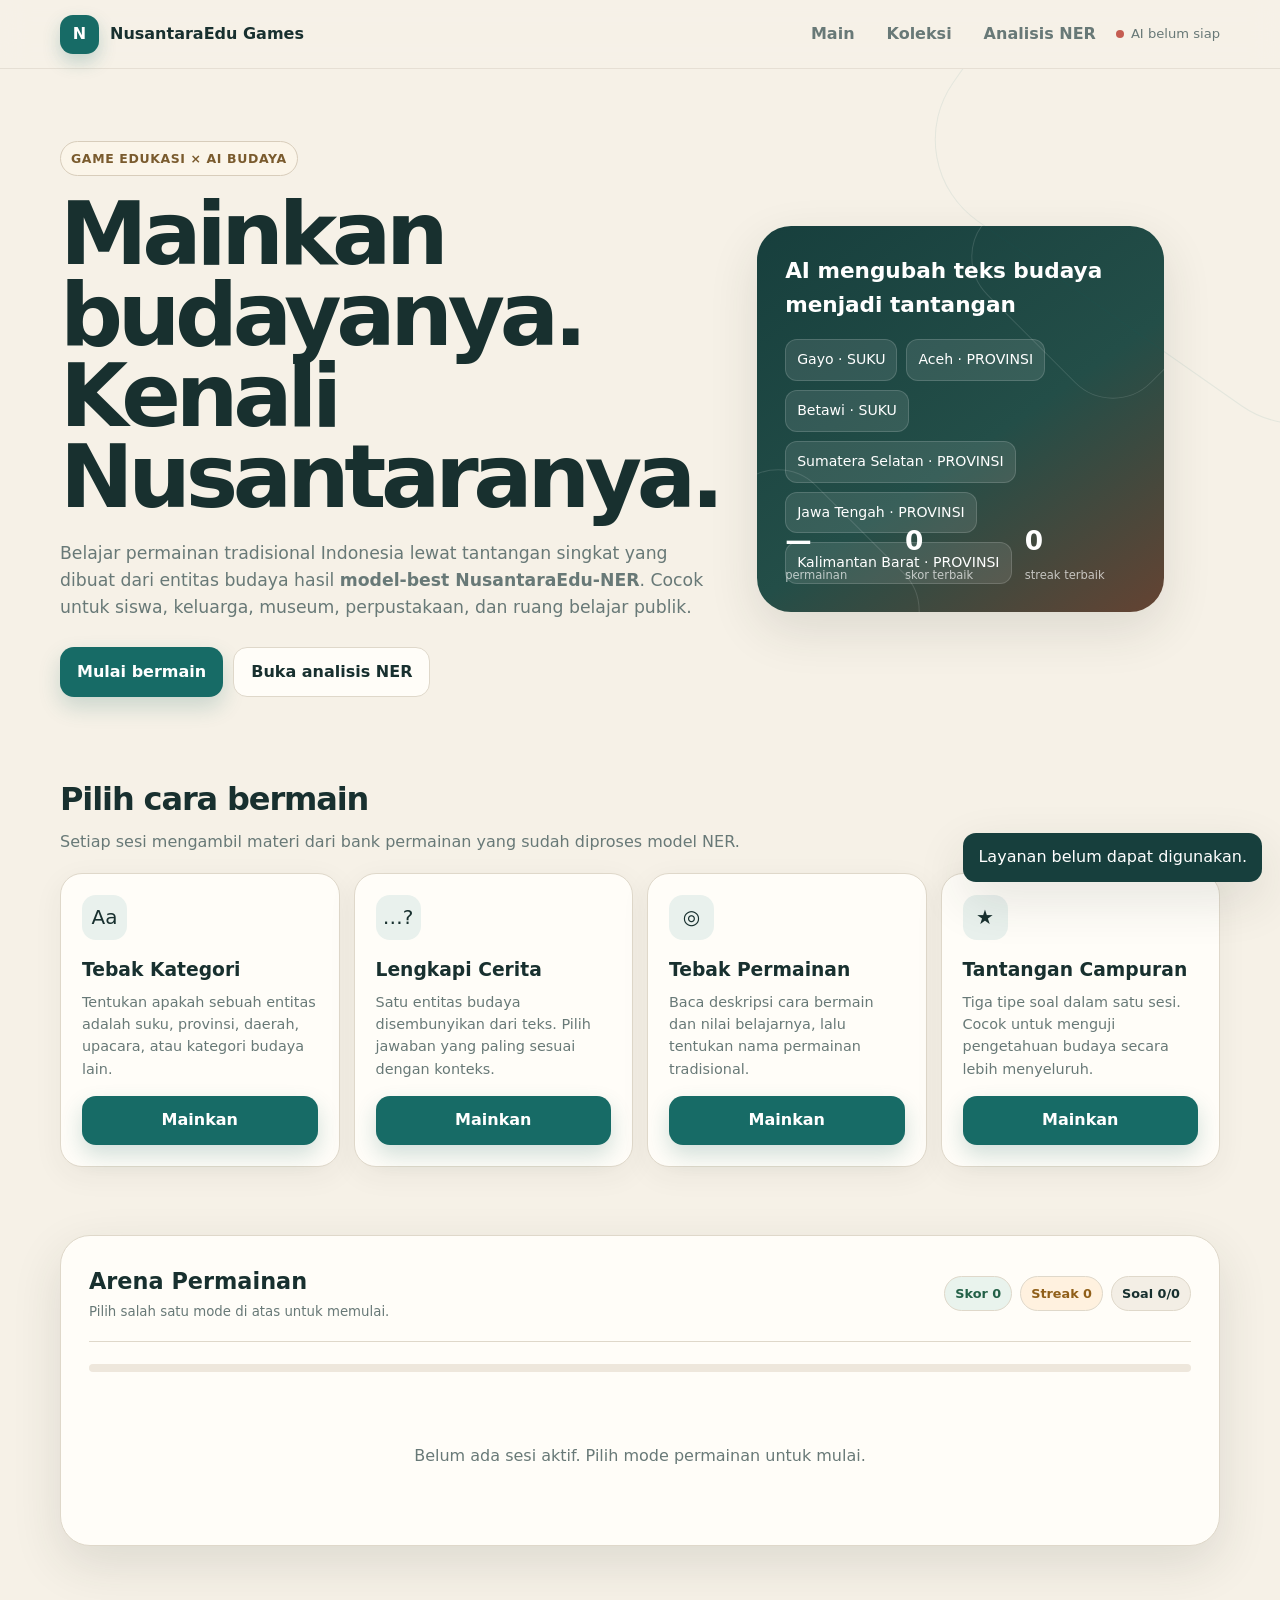
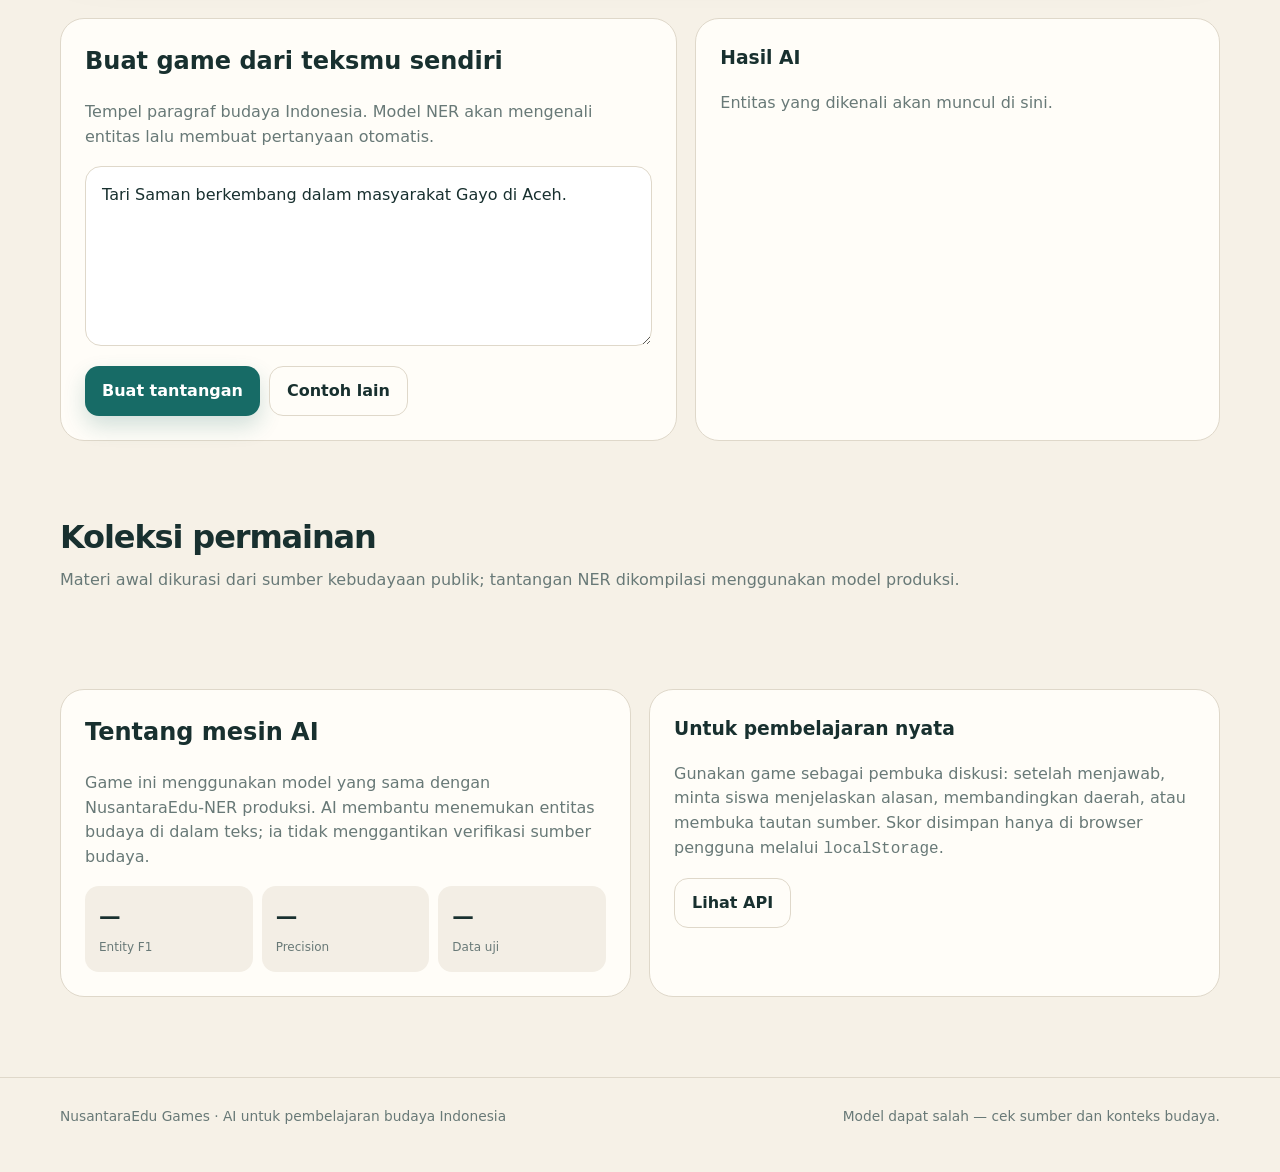
==== web/index.html @ 2e0843a3 "Add files via upload" ====
<!doctype html>
<html lang="id">
<head>
  <meta charset="utf-8" />
  <meta name="viewport" content="width=device-width,initial-scale=1" />
  <meta name="theme-color" content="#163f3d" />
  <title>NusantaraEdu Games — Main, Kenal, Lestarikan</title>
  <style>
    :root{
      --bg:#f6f1e7;--paper:#fffdf8;--ink:#18302f;--muted:#687977;--brand:#176b66;--brand2:#0f4a47;
      --gold:#d79b43;--red:#b55445;--line:#dfd8ca;--soft:#e9f1ed;--shadow:0 18px 50px rgba(39,48,44,.12);
      --radius:24px
    }
    *{box-sizing:border-box} html{scroll-behavior:smooth} body{margin:0;background:var(--bg);color:var(--ink);font:16px/1.55 Inter,ui-sans-serif,system-ui,-apple-system,"Segoe UI",sans-serif}
    button,input,textarea{font:inherit} button{cursor:pointer}.shell{width:min(1160px,calc(100% - 28px));margin:auto}
    .topbar{position:sticky;top:0;z-index:30;background:rgba(246,241,231,.88);backdrop-filter:blur(14px);border-bottom:1px solid rgba(110,98,77,.12)}
    .nav{min-height:68px;display:flex;align-items:center;justify-content:space-between;gap:18px}.brand{display:flex;align-items:center;gap:11px;text-decoration:none;color:var(--ink);font-weight:850}
    .mark{width:39px;height:39px;border-radius:13px;display:grid;place-items:center;background:var(--brand);color:white;box-shadow:0 8px 18px rgba(23,107,102,.23)}
    .navlinks{display:flex;gap:8px;align-items:center}.navlinks a{text-decoration:none;color:var(--muted);font-weight:700;padding:9px 12px;border-radius:999px}.navlinks a:hover{background:#ebe4d8;color:var(--ink)}
    .status{display:flex;align-items:center;gap:7px;font-size:.82rem;color:var(--muted)}.dot{width:8px;height:8px;border-radius:50%;background:#c7a25f}.dot.ok{background:#3e9a74}.dot.bad{background:#c55d51}
    .hero{padding:72px 0 44px;position:relative;overflow:hidden}.hero:after{content:"";position:absolute;width:520px;height:520px;border:1px solid rgba(23,107,102,.08);border-radius:100px;transform:rotate(35deg);right:-240px;top:-230px}
    .hero-grid{display:grid;grid-template-columns:1.12fr .88fr;gap:38px;align-items:center}.eyebrow{display:inline-flex;padding:7px 10px;border:1px solid #d8cdbb;border-radius:999px;font-size:.78rem;font-weight:850;letter-spacing:.05em;text-transform:uppercase;color:#7a5b2e;background:#fbf5e9}
    h1{font-size:clamp(3rem,7vw,5.5rem);line-height:.92;letter-spacing:-.06em;margin:18px 0 22px;max-width:780px}.hero p{font-size:1.08rem;color:var(--muted);max-width:690px}
    .hero-actions{display:flex;gap:10px;flex-wrap:wrap;margin-top:26px}.btn{border:0;border-radius:14px;padding:12px 17px;font-weight:800;transition:.18s transform,.18s box-shadow}.btn:hover{transform:translateY(-1px)}.btn-primary{background:var(--brand);color:white;box-shadow:0 10px 22px rgba(23,107,102,.2)}.btn-secondary{background:var(--paper);border:1px solid var(--line);color:var(--ink)}
    .hero-card{position:relative;min-height:365px;border-radius:34px;padding:28px;background:linear-gradient(145deg,#173f3d,#234e48 56%,#654332);color:white;box-shadow:var(--shadow);overflow:hidden}.hero-card:before,.hero-card:after{content:"";position:absolute;border:1px solid rgba(255,255,255,.13);width:230px;height:230px;border-radius:54px;transform:rotate(45deg)}.hero-card:before{right:-65px;top:-85px}.hero-card:after{left:-95px;bottom:-115px}
    .hero-card h3{position:relative;z-index:1;font-size:1.35rem;margin:0 0 18px}.cloud{position:relative;z-index:1;display:flex;flex-wrap:wrap;gap:9px}.cloud span{padding:9px 11px;border-radius:12px;background:rgba(255,255,255,.1);border:1px solid rgba(255,255,255,.15);font-size:.88rem}.hero-stats{position:absolute;z-index:1;left:28px;right:28px;bottom:25px;display:grid;grid-template-columns:repeat(3,1fr);gap:8px}.hero-stat b{display:block;font-size:1.65rem}.hero-stat span{font-size:.72rem;color:rgba(255,255,255,.68)}
    section{scroll-margin-top:84px}.modes{padding:34px 0 68px}.section-head{display:flex;justify-content:space-between;gap:20px;align-items:end;margin-bottom:18px}.section-head h2{font-size:2rem;letter-spacing:-.035em;margin:0}.section-head p{margin:5px 0 0;color:var(--muted)}
    .mode-grid{display:grid;grid-template-columns:repeat(4,1fr);gap:14px}.mode-card{border:1px solid var(--line);background:var(--paper);border-radius:22px;padding:21px;min-height:215px;display:flex;flex-direction:column;box-shadow:0 8px 30px rgba(45,50,44,.06);transition:.2s transform,.2s border-color}.mode-card:hover{transform:translateY(-3px);border-color:#b8c9c1}.mode-icon{width:45px;height:45px;border-radius:14px;display:grid;place-items:center;background:var(--soft);font-size:1.25rem;margin-bottom:15px}.mode-card h3{margin:0 0 7px}.mode-card p{color:var(--muted);font-size:.9rem;margin:0 0 16px;flex:1}.mode-card button{width:100%}
    .play{padding:0 0 72px}.game-panel{background:var(--paper);border:1px solid var(--line);border-radius:30px;box-shadow:var(--shadow);padding:28px}.game-top{display:flex;justify-content:space-between;gap:16px;align-items:center;border-bottom:1px solid var(--line);padding-bottom:18px;margin-bottom:22px}.game-title h2{margin:0;font-size:1.4rem}.game-title small{color:var(--muted)}.scorebar{display:flex;gap:8px;flex-wrap:wrap}.scorechip{background:#f3eee5;border:1px solid var(--line);padding:7px 10px;border-radius:999px;font-size:.8rem;font-weight:800}.scorechip.good{background:#e9f3ed;color:#236047}.scorechip.fire{background:#fff1df;color:#905f19}
    .progress{height:8px;background:#eee7dc;border-radius:999px;overflow:hidden;margin-bottom:24px}.progress span{display:block;height:100%;background:linear-gradient(90deg,var(--brand),#54a283);width:0;transition:.3s width}.question-box{max-width:830px;margin:auto}.kicker{font-size:.76rem;font-weight:850;letter-spacing:.06em;text-transform:uppercase;color:var(--brand)}.question-box h3{font-size:1.65rem;line-height:1.25;margin:8px 0 16px}.context{padding:17px 18px;border-radius:16px;background:#f8f4ec;border:1px solid var(--line);color:#42504d;margin-bottom:18px}.options{display:grid;grid-template-columns:1fr 1fr;gap:10px}.option{padding:14px 15px;border-radius:14px;border:1px solid var(--line);background:white;text-align:left;color:var(--ink);font-weight:750}.option:hover{border-color:var(--brand);background:#f4faf7}.option.correct{background:#e5f3e9;border-color:#6ca786;color:#245f44}.option.wrong{background:#fff0ed;border-color:#d88c81;color:#8c4138}.feedback{display:none;margin-top:18px;padding:14px 16px;border-radius:14px;background:#eef5f1;color:#315d50}.feedback.show{display:block}.game-actions{display:flex;justify-content:flex-end;margin-top:18px}.empty-play{padding:48px 20px;text-align:center;color:var(--muted)}
    .custom{padding:0 0 72px}.custom-grid{display:grid;grid-template-columns:1fr .85fr;gap:18px}.panel{background:var(--paper);border:1px solid var(--line);border-radius:24px;padding:24px}.panel h2,.panel h3{margin-top:0}.panel p{color:var(--muted)}textarea{width:100%;min-height:180px;resize:vertical;border:1px solid var(--line);border-radius:16px;padding:16px;background:white;color:var(--ink);outline:none}textarea:focus{border-color:var(--brand);box-shadow:0 0 0 4px rgba(23,107,102,.1)}.custom-results{display:grid;gap:9px;margin-top:14px}.entity{display:flex;justify-content:space-between;gap:10px;border:1px solid var(--line);padding:10px 12px;border-radius:12px}.entity b{overflow-wrap:anywhere}.tag{font-size:.7rem;font-weight:850;padding:4px 7px;border-radius:999px;background:var(--soft);color:var(--brand2);white-space:nowrap}
    .catalog{padding:0 0 78px}.catalog-grid{display:grid;grid-template-columns:repeat(3,1fr);gap:14px}.culture-card{background:var(--paper);border:1px solid var(--line);border-radius:20px;padding:19px;display:flex;flex-direction:column}.culture-card .meta{font-size:.75rem;color:#846333;font-weight:800;text-transform:uppercase;letter-spacing:.03em}.culture-card h3{margin:6px 0}.culture-card p{font-size:.88rem;color:var(--muted);flex:1}.values{display:flex;gap:6px;flex-wrap:wrap}.values span{font-size:.7rem;border:1px solid var(--line);background:#faf7f0;border-radius:999px;padding:4px 7px}.source-link{margin-top:12px;font-size:.78rem;color:var(--brand);text-decoration:none;font-weight:800}.source-link:hover{text-decoration:underline}
    .about{padding:0 0 80px}.about-grid{display:grid;grid-template-columns:1fr 1fr;gap:18px}.metrics{display:grid;grid-template-columns:repeat(3,1fr);gap:9px}.metric{background:#f3eee5;padding:14px;border-radius:14px}.metric b{font-size:1.35rem;display:block}.metric span{font-size:.75rem;color:var(--muted)}
    footer{border-top:1px solid var(--line);padding:28px 0 44px;color:var(--muted);font-size:.86rem}.foot{display:flex;justify-content:space-between;gap:20px;flex-wrap:wrap}
    .toast{position:fixed;right:18px;bottom:18px;background:#173f3d;color:white;padding:12px 15px;border-radius:13px;box-shadow:var(--shadow);transform:translateY(100px);opacity:0;transition:.25s;z-index:50}.toast.show{transform:translateY(0);opacity:1}
    @media(max-width:920px){.hero-grid,.custom-grid,.about-grid{grid-template-columns:1fr}.mode-grid{grid-template-columns:1fr 1fr}.catalog-grid{grid-template-columns:1fr 1fr}.hero-card{min-height:320px}}
    @media(max-width:600px){.navlinks a:nth-child(2){display:none}.hero{padding-top:42px}h1{font-size:3.2rem}.mode-grid,.catalog-grid,.options{grid-template-columns:1fr}.game-panel,.panel{padding:18px}.game-top{align-items:flex-start;flex-direction:column}.hero-stats{grid-template-columns:repeat(3,1fr)}.metrics{grid-template-columns:1fr}.brand span:last-child{display:none}}
  </style>
</head>
<body>
<header class="topbar"><div class="shell nav">
  <a class="brand" href="/"><span class="mark">N</span><span>NusantaraEdu Games</span></a>
  <div class="navlinks"><a href="#main">Main</a><a href="#koleksi">Koleksi</a><a href="/ner">Analisis NER</a><span class="status"><i id="dot" class="dot"></i><span id="statusText">Memeriksa AI…</span></span></div>
</div></header>
<main>
<section class="hero"><div class="shell hero-grid">
  <div><span class="eyebrow">Game edukasi × AI budaya</span><h1>Mainkan budayanya. Kenali Nusantaranya.</h1><p>Belajar permainan tradisional Indonesia lewat tantangan singkat yang dibuat dari entitas budaya hasil <strong>model-best NusantaraEdu-NER</strong>. Cocok untuk siswa, keluarga, museum, perpustakaan, dan ruang belajar publik.</p>
    <div class="hero-actions"><button class="btn btn-primary" onclick="document.getElementById('modes').scrollIntoView()">Mulai bermain</button><a class="btn btn-secondary" href="/ner" style="text-decoration:none">Buka analisis NER</a></div>
  </div>
  <div class="hero-card"><h3>AI mengubah teks budaya menjadi tantangan</h3><div class="cloud"><span>Gayo · SUKU</span><span>Aceh · PROVINSI</span><span>Betawi · SUKU</span><span>Sumatera Selatan · PROVINSI</span><span>Jawa Tengah · PROVINSI</span><span>Kalimantan Barat · PROVINSI</span></div><div class="hero-stats"><div class="hero-stat"><b id="gameCount">—</b><span>permainan</span></div><div class="hero-stat"><b id="highScore">0</b><span>skor terbaik</span></div><div class="hero-stat"><b id="streakBest">0</b><span>streak terbaik</span></div></div></div>
</div></section>

<section id="modes" class="modes"><div class="shell"><div class="section-head"><div><h2>Pilih cara bermain</h2><p>Setiap sesi mengambil materi dari bank permainan yang sudah diproses model NER.</p></div></div>
<div class="mode-grid">
  <article class="mode-card"><div class="mode-icon">Aa</div><h3>Tebak Kategori</h3><p>Tentukan apakah sebuah entitas adalah suku, provinsi, daerah, upacara, atau kategori budaya lain.</p><button class="btn btn-primary" onclick="startGame('label')">Mainkan</button></article>
  <article class="mode-card"><div class="mode-icon">…?</div><h3>Lengkapi Cerita</h3><p>Satu entitas budaya disembunyikan dari teks. Pilih jawaban yang paling sesuai dengan konteks.</p><button class="btn btn-primary" onclick="startGame('blank')">Mainkan</button></article>
  <article class="mode-card"><div class="mode-icon">◎</div><h3>Tebak Permainan</h3><p>Baca deskripsi cara bermain dan nilai belajarnya, lalu tentukan nama permainan tradisional.</p><button class="btn btn-primary" onclick="startGame('gamefact')">Mainkan</button></article>
  <article class="mode-card"><div class="mode-icon">★</div><h3>Tantangan Campuran</h3><p>Tiga tipe soal dalam satu sesi. Cocok untuk menguji pengetahuan budaya secara lebih menyeluruh.</p><button class="btn btn-primary" onclick="startGame('mixed')">Mainkan</button></article>
</div></div></section>

<section id="main" class="play"><div class="shell"><div class="game-panel">
  <div class="game-top"><div class="game-title"><h2 id="modeTitle">Arena Permainan</h2><small id="modeSub">Pilih salah satu mode di atas untuk memulai.</small></div><div class="scorebar"><span class="scorechip good">Skor <b id="score">0</b></span><span class="scorechip fire">Streak <b id="streak">0</b></span><span class="scorechip">Soal <b id="qpos">0/0</b></span></div></div>
  <div class="progress"><span id="progressBar"></span></div><div id="questionArea" class="empty-play">Belum ada sesi aktif. Pilih mode permainan untuk mulai.</div>
</div></div></section>

<section class="custom"><div class="shell custom-grid">
  <div class="panel"><h2>Buat game dari teksmu sendiri</h2><p>Tempel paragraf budaya Indonesia. Model NER akan mengenali entitas lalu membuat pertanyaan otomatis.</p><textarea id="customText">Tari Saman berkembang dalam masyarakat Gayo di Aceh.</textarea><div style="display:flex;gap:9px;flex-wrap:wrap;margin-top:12px"><button class="btn btn-primary" onclick="makeCustomGame()">Buat tantangan</button><button class="btn btn-secondary" onclick="document.getElementById('customText').value='Rumah Gadang berkaitan dengan masyarakat Minangkabau di Sumatera Barat.'">Contoh lain</button></div></div>
  <div class="panel"><h3>Hasil AI</h3><p id="customHint">Entitas yang dikenali akan muncul di sini.</p><div id="customEntities" class="custom-results"></div><div id="customQuestions" style="margin-top:14px"></div></div>
</div></section>

<section id="koleksi" class="catalog"><div class="shell"><div class="section-head"><div><h2>Koleksi permainan</h2><p>Materi awal dikurasi dari sumber kebudayaan publik; tantangan NER dikompilasi menggunakan model produksi.</p></div></div><div id="catalogGrid" class="catalog-grid"></div></div></section>

<section class="about"><div class="shell about-grid"><div class="panel"><h2>Tentang mesin AI</h2><p>Game ini menggunakan model yang sama dengan NusantaraEdu-NER produksi. AI membantu menemukan entitas budaya di dalam teks; ia tidak menggantikan verifikasi sumber budaya.</p><div class="metrics"><div class="metric"><b id="f1">—</b><span>Entity F1</span></div><div class="metric"><b id="precision">—</b><span>Precision</span></div><div class="metric"><b id="testExamples">—</b><span>Data uji</span></div></div></div><div class="panel"><h3>Untuk pembelajaran nyata</h3><p>Gunakan game sebagai pembuka diskusi: setelah menjawab, minta siswa menjelaskan alasan, membandingkan daerah, atau membuka tautan sumber. Skor disimpan hanya di browser pengguna melalui <code>localStorage</code>.</p><a href="/api/docs" class="btn btn-secondary" style="display:inline-block;text-decoration:none">Lihat API</a></div></div></section>
</main>
<footer><div class="shell foot"><span>NusantaraEdu Games · AI untuk pembelajaran budaya Indonesia</span><span>Model dapat salah — cek sumber dan konteks budaya.</span></div></footer><div id="toast" class="toast"></div>
<script>
const state={session:null,index:0,score:0,streak:0,locked:false};
const modeNames={label:'Tebak Kategori',blank:'Lengkapi Cerita',gamefact:'Tebak Permainan',mixed:'Tantangan Campuran'};
const esc=s=>String(s??'').replace(/[&<>'"]/g,c=>({'&':'&amp;','<':'&lt;','>':'&gt;',"'":'&#39;','"':'&quot;'}[c]));
function toast(msg){const el=document.getElementById('toast');el.textContent=msg;el.classList.add('show');setTimeout(()=>el.classList.remove('show'),2200)}
function loadStats(){document.getElementById('highScore').textContent=localStorage.getItem('ne_high')||0;document.getElementById('streakBest').textContent=localStorage.getItem('ne_streak')||0}
function saveStats(){let h=+(localStorage.getItem('ne_high')||0),s=+(localStorage.getItem('ne_streak')||0);if(state.score>h)localStorage.setItem('ne_high',state.score);if(state.streak>s)localStorage.setItem('ne_streak',state.streak);loadStats()}
async function api(url,opts={}){const r=await fetch(url,{headers:{'Content-Type':'application/json'},...opts});if(!r.ok){let d={};try{d=await r.json()}catch{};throw new Error(d.detail||'Layanan belum dapat digunakan.')}return r.json()}
async function boot(){loadStats();try{const [health,info,catalog]=await Promise.all([api('/api/health'),api('/api/model-info'),api('/api/game/catalog')]);document.getElementById('dot').classList.add('ok');document.getElementById('statusText').textContent='AI siap';document.getElementById('gameCount').textContent=catalog.count;renderCatalog(catalog.items);const m=info.test_metrics||{};document.getElementById('f1').textContent=m.f1!=null?(m.f1*100).toFixed(1)+'%':'—';document.getElementById('precision').textContent=m.precision!=null?(m.precision*100).toFixed(1)+'%':'—';document.getElementById('testExamples').textContent=info.test_examples??'—'}catch(e){document.getElementById('dot').classList.add('bad');document.getElementById('statusText').textContent='AI belum siap';toast(e.message)}}
function renderCatalog(items){document.getElementById('catalogGrid').innerHTML=items.map(g=>`<article class="culture-card"><div class="meta">${esc(g.region_context)}</div><h3>${esc(g.name)}</h3><p>${esc(g.summary)}</p><div class="values">${(g.values||[]).map(v=>`<span>${esc(v)}</span>`).join('')}</div>${g.source_url?`<a class="source-link" href="${esc(g.source_url)}" target="_blank" rel="noopener">Buka sumber ↗</a>`:''}</article>`).join('')}
async function startGame(mode){try{document.getElementById('questionArea').innerHTML='<div class="empty-play">Menyiapkan tantangan…</div>';document.getElementById('main').scrollIntoView({behavior:'smooth'});state.session=await api('/api/game/session',{method:'POST',body:JSON.stringify({mode,count:6,seed:Date.now()%1000000})});state.index=0;state.score=0;state.streak=0;state.locked=false;document.getElementById('modeTitle').textContent=modeNames[mode]||'Arena Permainan';document.getElementById('modeSub').textContent='Jawab 6 soal. Setiap jawaban benar bernilai 100 poin + bonus streak.';renderQuestion()}catch(e){document.getElementById('questionArea').innerHTML=`<div class="empty-play">${esc(e.message)}</div>`}}
function renderQuestion(){const q=state.session?.questions?.[state.index];updateScore();if(!q){finishGame();return}state.locked=false;document.getElementById('progressBar').style.width=((state.index/state.session.questions.length)*100)+'%';document.getElementById('qpos').textContent=`${state.index+1}/${state.session.questions.length}`;document.getElementById('questionArea').innerHTML=`<div class="question-box"><div class="kicker">${esc(q.game_name||'Budaya Nusantara')}</div><h3>${esc(q.prompt)}</h3><div class="context">${esc(q.context)}</div><div class="options">${q.options.map(o=>`<button class="option" data-value="${esc(o.value)}">${esc(o.label)}</button>`).join('')}</div><div id="feedback" class="feedback"></div><div class="game-actions"><button id="nextBtn" class="btn btn-primary" style="display:none" onclick="nextQuestion()">Lanjut</button></div></div>`;document.querySelectorAll('.option').forEach(b=>b.onclick=()=>answer(b,q))}
function answer(btn,q){if(state.locked)return;state.locked=true;const val=btn.dataset.value;const ok=val===q.answer;document.querySelectorAll('.option').forEach(b=>{if(b.dataset.value===q.answer)b.classList.add('correct');else if(b===btn)b.classList.add('wrong');b.disabled=true});if(ok){state.streak++;state.score+=100+Math.min(state.streak-1,5)*20}else state.streak=0;saveStats();updateScore();const f=document.getElementById('feedback');f.classList.add('show');f.innerHTML=`<strong>${ok?'Benar!':'Belum tepat.'}</strong> ${esc(q.explanation||'')}`;document.getElementById('nextBtn').style.display='inline-block'}
function nextQuestion(){state.index++;renderQuestion()}
function updateScore(){document.getElementById('score').textContent=state.score;document.getElementById('streak').textContent=state.streak}
function finishGame(){document.getElementById('progressBar').style.width='100%';document.getElementById('qpos').textContent=`${state.session?.questions?.length||0}/${state.session?.questions?.length||0}`;document.getElementById('questionArea').innerHTML=`<div class="question-box" style="text-align:center"><div class="kicker">Sesi selesai</div><h3>Skor kamu ${state.score}</h3><p style="color:var(--muted)">Bagus. Buka koleksi permainan untuk membaca konteksnya, atau coba mode lain.</p><div class="hero-actions" style="justify-content:center"><button class="btn btn-primary" onclick="startGame('${state.session.mode}')">Main lagi</button><button class="btn btn-secondary" onclick="document.getElementById('modes').scrollIntoView()">Pilih mode</button></div></div>`;saveStats()}
async function makeCustomGame(){const text=document.getElementById('customText').value.trim();if(text.length<2)return toast('Masukkan teks lebih dulu.');document.getElementById('customHint').textContent='AI sedang membaca teks…';document.getElementById('customEntities').innerHTML='';document.getElementById('customQuestions').innerHTML='';try{const d=await api('/api/game/custom',{method:'POST',body:JSON.stringify({text})});document.getElementById('customHint').textContent=d.entity_count?`${d.entity_count} entitas dikenali model.`:'Belum ada entitas yang dikenali pada teks ini.';document.getElementById('customEntities').innerHTML=(d.entities||[]).map(e=>`<div class="entity"><b>${esc(e.text)}</b><span class="tag">${esc(e.label)}</span></div>`).join('');document.getElementById('customQuestions').innerHTML=(d.questions||[]).length?`<h4>Pertanyaan otomatis</h4>${d.questions.map(q=>`<details style="border-top:1px solid var(--line);padding:9px 0"><summary>${esc(q.prompt)}</summary><div style="padding-top:6px;color:var(--brand2)"><b>${esc(q.answer)}</b> · ${esc(q.label)}</div></details>`).join('')}`:''}catch(e){document.getElementById('customHint').textContent=e.message}}
boot();
</script>
</body></html>
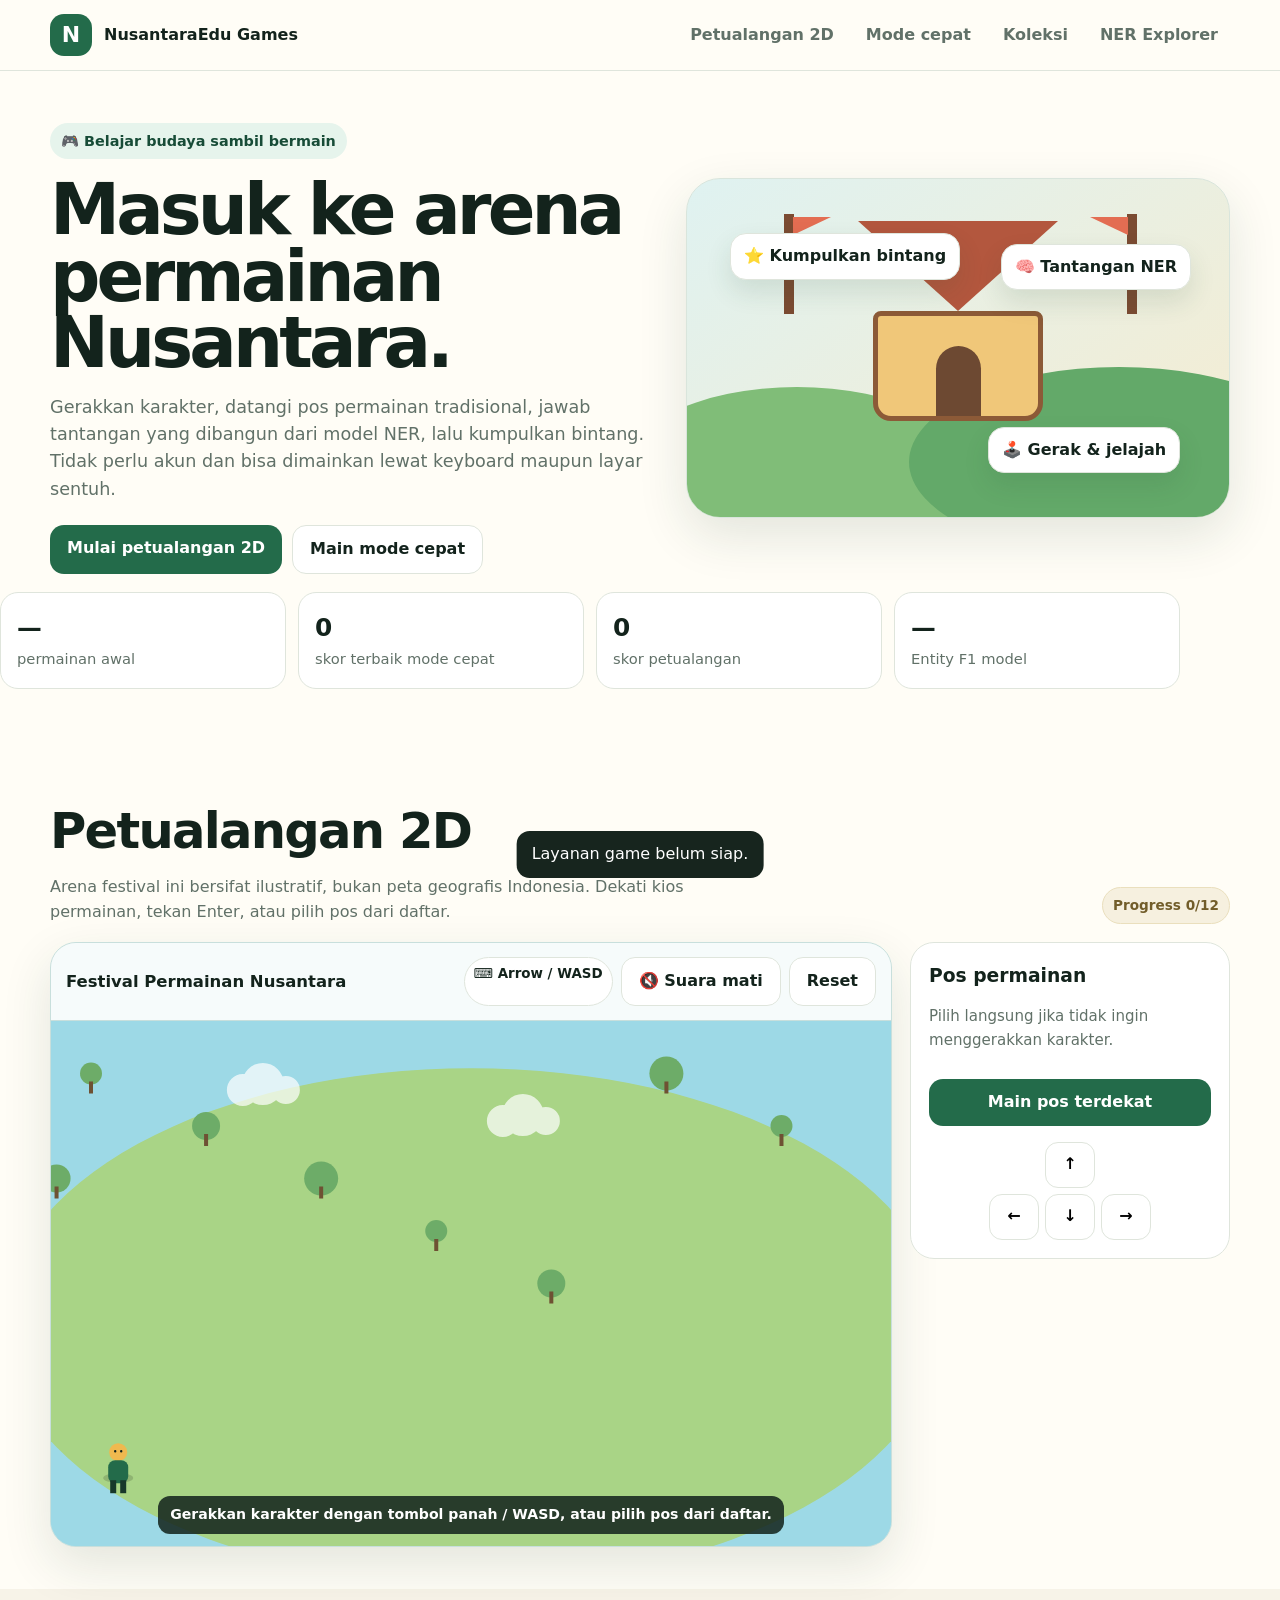
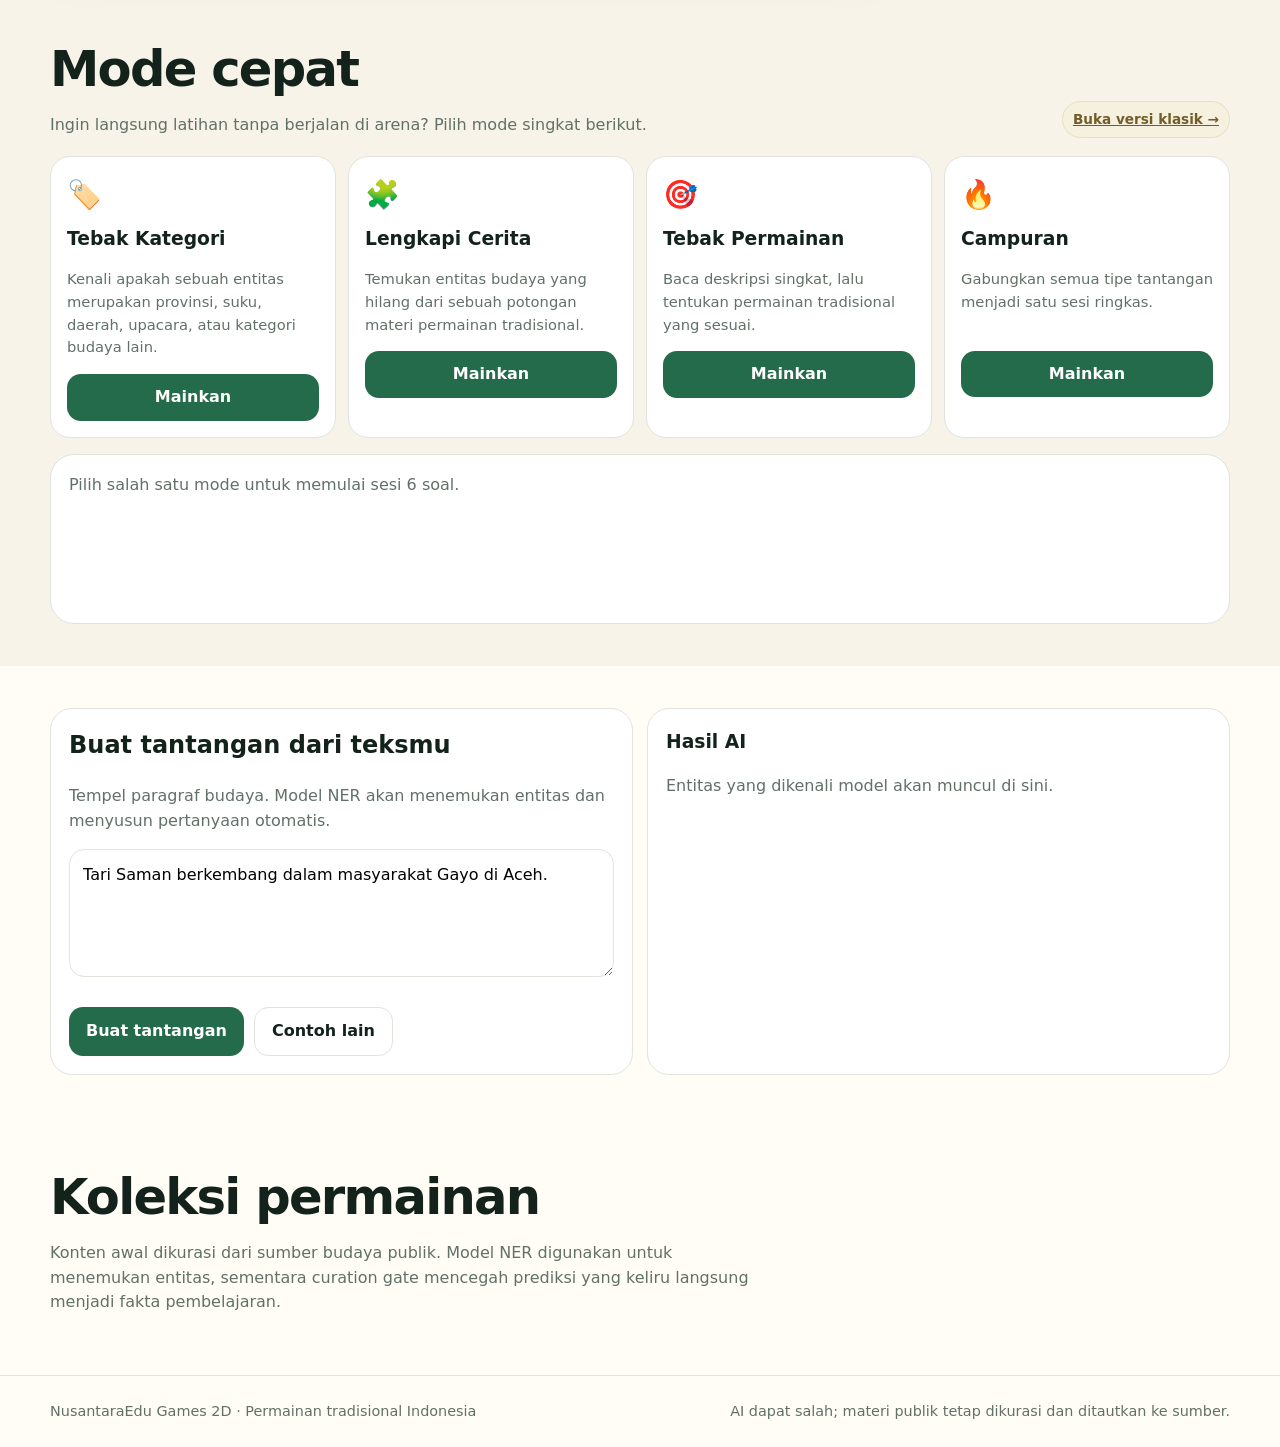
==== commit c81002d5: "Add files via upload" ====
--- a/web/index.html
+++ b/web/index.html
@@ -1,95 +1,10 @@
-<!doctype html>
-<html lang="id">
-<head>
-  <meta charset="utf-8" />
-  <meta name="viewport" content="width=device-width,initial-scale=1" />
-  <meta name="theme-color" content="#163f3d" />
-  <title>NusantaraEdu Games — Main, Kenal, Lestarikan</title>
-  <style>
-    :root{
-      --bg:#f6f1e7;--paper:#fffdf8;--ink:#18302f;--muted:#687977;--brand:#176b66;--brand2:#0f4a47;
-      --gold:#d79b43;--red:#b55445;--line:#dfd8ca;--soft:#e9f1ed;--shadow:0 18px 50px rgba(39,48,44,.12);
-      --radius:24px
-    }
-    *{box-sizing:border-box} html{scroll-behavior:smooth} body{margin:0;background:var(--bg);color:var(--ink);font:16px/1.55 Inter,ui-sans-serif,system-ui,-apple-system,"Segoe UI",sans-serif}
-    button,input,textarea{font:inherit} button{cursor:pointer}.shell{width:min(1160px,calc(100% - 28px));margin:auto}
-    .topbar{position:sticky;top:0;z-index:30;background:rgba(246,241,231,.88);backdrop-filter:blur(14px);border-bottom:1px solid rgba(110,98,77,.12)}
-    .nav{min-height:68px;display:flex;align-items:center;justify-content:space-between;gap:18px}.brand{display:flex;align-items:center;gap:11px;text-decoration:none;color:var(--ink);font-weight:850}
-    .mark{width:39px;height:39px;border-radius:13px;display:grid;place-items:center;background:var(--brand);color:white;box-shadow:0 8px 18px rgba(23,107,102,.23)}
-    .navlinks{display:flex;gap:8px;align-items:center}.navlinks a{text-decoration:none;color:var(--muted);font-weight:700;padding:9px 12px;border-radius:999px}.navlinks a:hover{background:#ebe4d8;color:var(--ink)}
-    .status{display:flex;align-items:center;gap:7px;font-size:.82rem;color:var(--muted)}.dot{width:8px;height:8px;border-radius:50%;background:#c7a25f}.dot.ok{background:#3e9a74}.dot.bad{background:#c55d51}
-    .hero{padding:72px 0 44px;position:relative;overflow:hidden}.hero:after{content:"";position:absolute;width:520px;height:520px;border:1px solid rgba(23,107,102,.08);border-radius:100px;transform:rotate(35deg);right:-240px;top:-230px}
-    .hero-grid{display:grid;grid-template-columns:1.12fr .88fr;gap:38px;align-items:center}.eyebrow{display:inline-flex;padding:7px 10px;border:1px solid #d8cdbb;border-radius:999px;font-size:.78rem;font-weight:850;letter-spacing:.05em;text-transform:uppercase;color:#7a5b2e;background:#fbf5e9}
-    h1{font-size:clamp(3rem,7vw,5.5rem);line-height:.92;letter-spacing:-.06em;margin:18px 0 22px;max-width:780px}.hero p{font-size:1.08rem;color:var(--muted);max-width:690px}
-    .hero-actions{display:flex;gap:10px;flex-wrap:wrap;margin-top:26px}.btn{border:0;border-radius:14px;padding:12px 17px;font-weight:800;transition:.18s transform,.18s box-shadow}.btn:hover{transform:translateY(-1px)}.btn-primary{background:var(--brand);color:white;box-shadow:0 10px 22px rgba(23,107,102,.2)}.btn-secondary{background:var(--paper);border:1px solid var(--line);color:var(--ink)}
-    .hero-card{position:relative;min-height:365px;border-radius:34px;padding:28px;background:linear-gradient(145deg,#173f3d,#234e48 56%,#654332);color:white;box-shadow:var(--shadow);overflow:hidden}.hero-card:before,.hero-card:after{content:"";position:absolute;border:1px solid rgba(255,255,255,.13);width:230px;height:230px;border-radius:54px;transform:rotate(45deg)}.hero-card:before{right:-65px;top:-85px}.hero-card:after{left:-95px;bottom:-115px}
-    .hero-card h3{position:relative;z-index:1;font-size:1.35rem;margin:0 0 18px}.cloud{position:relative;z-index:1;display:flex;flex-wrap:wrap;gap:9px}.cloud span{padding:9px 11px;border-radius:12px;background:rgba(255,255,255,.1);border:1px solid rgba(255,255,255,.15);font-size:.88rem}.hero-stats{position:absolute;z-index:1;left:28px;right:28px;bottom:25px;display:grid;grid-template-columns:repeat(3,1fr);gap:8px}.hero-stat b{display:block;font-size:1.65rem}.hero-stat span{font-size:.72rem;color:rgba(255,255,255,.68)}
-    section{scroll-margin-top:84px}.modes{padding:34px 0 68px}.section-head{display:flex;justify-content:space-between;gap:20px;align-items:end;margin-bottom:18px}.section-head h2{font-size:2rem;letter-spacing:-.035em;margin:0}.section-head p{margin:5px 0 0;color:var(--muted)}
-    .mode-grid{display:grid;grid-template-columns:repeat(4,1fr);gap:14px}.mode-card{border:1px solid var(--line);background:var(--paper);border-radius:22px;padding:21px;min-height:215px;display:flex;flex-direction:column;box-shadow:0 8px 30px rgba(45,50,44,.06);transition:.2s transform,.2s border-color}.mode-card:hover{transform:translateY(-3px);border-color:#b8c9c1}.mode-icon{width:45px;height:45px;border-radius:14px;display:grid;place-items:center;background:var(--soft);font-size:1.25rem;margin-bottom:15px}.mode-card h3{margin:0 0 7px}.mode-card p{color:var(--muted);font-size:.9rem;margin:0 0 16px;flex:1}.mode-card button{width:100%}
-    .play{padding:0 0 72px}.game-panel{background:var(--paper);border:1px solid var(--line);border-radius:30px;box-shadow:var(--shadow);padding:28px}.game-top{display:flex;justify-content:space-between;gap:16px;align-items:center;border-bottom:1px solid var(--line);padding-bottom:18px;margin-bottom:22px}.game-title h2{margin:0;font-size:1.4rem}.game-title small{color:var(--muted)}.scorebar{display:flex;gap:8px;flex-wrap:wrap}.scorechip{background:#f3eee5;border:1px solid var(--line);padding:7px 10px;border-radius:999px;font-size:.8rem;font-weight:800}.scorechip.good{background:#e9f3ed;color:#236047}.scorechip.fire{background:#fff1df;color:#905f19}
-    .progress{height:8px;background:#eee7dc;border-radius:999px;overflow:hidden;margin-bottom:24px}.progress span{display:block;height:100%;background:linear-gradient(90deg,var(--brand),#54a283);width:0;transition:.3s width}.question-box{max-width:830px;margin:auto}.kicker{font-size:.76rem;font-weight:850;letter-spacing:.06em;text-transform:uppercase;color:var(--brand)}.question-box h3{font-size:1.65rem;line-height:1.25;margin:8px 0 16px}.context{padding:17px 18px;border-radius:16px;background:#f8f4ec;border:1px solid var(--line);color:#42504d;margin-bottom:18px}.options{display:grid;grid-template-columns:1fr 1fr;gap:10px}.option{padding:14px 15px;border-radius:14px;border:1px solid var(--line);background:white;text-align:left;color:var(--ink);font-weight:750}.option:hover{border-color:var(--brand);background:#f4faf7}.option.correct{background:#e5f3e9;border-color:#6ca786;color:#245f44}.option.wrong{background:#fff0ed;border-color:#d88c81;color:#8c4138}.feedback{display:none;margin-top:18px;padding:14px 16px;border-radius:14px;background:#eef5f1;color:#315d50}.feedback.show{display:block}.game-actions{display:flex;justify-content:flex-end;margin-top:18px}.empty-play{padding:48px 20px;text-align:center;color:var(--muted)}
-    .custom{padding:0 0 72px}.custom-grid{display:grid;grid-template-columns:1fr .85fr;gap:18px}.panel{background:var(--paper);border:1px solid var(--line);border-radius:24px;padding:24px}.panel h2,.panel h3{margin-top:0}.panel p{color:var(--muted)}textarea{width:100%;min-height:180px;resize:vertical;border:1px solid var(--line);border-radius:16px;padding:16px;background:white;color:var(--ink);outline:none}textarea:focus{border-color:var(--brand);box-shadow:0 0 0 4px rgba(23,107,102,.1)}.custom-results{display:grid;gap:9px;margin-top:14px}.entity{display:flex;justify-content:space-between;gap:10px;border:1px solid var(--line);padding:10px 12px;border-radius:12px}.entity b{overflow-wrap:anywhere}.tag{font-size:.7rem;font-weight:850;padding:4px 7px;border-radius:999px;background:var(--soft);color:var(--brand2);white-space:nowrap}
-    .catalog{padding:0 0 78px}.catalog-grid{display:grid;grid-template-columns:repeat(3,1fr);gap:14px}.culture-card{background:var(--paper);border:1px solid var(--line);border-radius:20px;padding:19px;display:flex;flex-direction:column}.culture-card .meta{font-size:.75rem;color:#846333;font-weight:800;text-transform:uppercase;letter-spacing:.03em}.culture-card h3{margin:6px 0}.culture-card p{font-size:.88rem;color:var(--muted);flex:1}.values{display:flex;gap:6px;flex-wrap:wrap}.values span{font-size:.7rem;border:1px solid var(--line);background:#faf7f0;border-radius:999px;padding:4px 7px}.source-link{margin-top:12px;font-size:.78rem;color:var(--brand);text-decoration:none;font-weight:800}.source-link:hover{text-decoration:underline}
-    .about{padding:0 0 80px}.about-grid{display:grid;grid-template-columns:1fr 1fr;gap:18px}.metrics{display:grid;grid-template-columns:repeat(3,1fr);gap:9px}.metric{background:#f3eee5;padding:14px;border-radius:14px}.metric b{font-size:1.35rem;display:block}.metric span{font-size:.75rem;color:var(--muted)}
-    footer{border-top:1px solid var(--line);padding:28px 0 44px;color:var(--muted);font-size:.86rem}.foot{display:flex;justify-content:space-between;gap:20px;flex-wrap:wrap}
-    .toast{position:fixed;right:18px;bottom:18px;background:#173f3d;color:white;padding:12px 15px;border-radius:13px;box-shadow:var(--shadow);transform:translateY(100px);opacity:0;transition:.25s;z-index:50}.toast.show{transform:translateY(0);opacity:1}
-    @media(max-width:920px){.hero-grid,.custom-grid,.about-grid{grid-template-columns:1fr}.mode-grid{grid-template-columns:1fr 1fr}.catalog-grid{grid-template-columns:1fr 1fr}.hero-card{min-height:320px}}
-    @media(max-width:600px){.navlinks a:nth-child(2){display:none}.hero{padding-top:42px}h1{font-size:3.2rem}.mode-grid,.catalog-grid,.options{grid-template-columns:1fr}.game-panel,.panel{padding:18px}.game-top{align-items:flex-start;flex-direction:column}.hero-stats{grid-template-columns:repeat(3,1fr)}.metrics{grid-template-columns:1fr}.brand span:last-child{display:none}}
-  </style>
-</head>
-<body>
-<header class="topbar"><div class="shell nav">
-  <a class="brand" href="/"><span class="mark">N</span><span>NusantaraEdu Games</span></a>
-  <div class="navlinks"><a href="#main">Main</a><a href="#koleksi">Koleksi</a><a href="/ner">Analisis NER</a><span class="status"><i id="dot" class="dot"></i><span id="statusText">Memeriksa AI…</span></span></div>
-</div></header>
-<main>
-<section class="hero"><div class="shell hero-grid">
-  <div><span class="eyebrow">Game edukasi × AI budaya</span><h1>Mainkan budayanya. Kenali Nusantaranya.</h1><p>Belajar permainan tradisional Indonesia lewat tantangan singkat yang dibuat dari entitas budaya hasil <strong>model-best NusantaraEdu-NER</strong>. Cocok untuk siswa, keluarga, museum, perpustakaan, dan ruang belajar publik.</p>
-    <div class="hero-actions"><button class="btn btn-primary" onclick="document.getElementById('modes').scrollIntoView()">Mulai bermain</button><a class="btn btn-secondary" href="/ner" style="text-decoration:none">Buka analisis NER</a></div>
-  </div>
-  <div class="hero-card"><h3>AI mengubah teks budaya menjadi tantangan</h3><div class="cloud"><span>Gayo · SUKU</span><span>Aceh · PROVINSI</span><span>Betawi · SUKU</span><span>Sumatera Selatan · PROVINSI</span><span>Jawa Tengah · PROVINSI</span><span>Kalimantan Barat · PROVINSI</span></div><div class="hero-stats"><div class="hero-stat"><b id="gameCount">—</b><span>permainan</span></div><div class="hero-stat"><b id="highScore">0</b><span>skor terbaik</span></div><div class="hero-stat"><b id="streakBest">0</b><span>streak terbaik</span></div></div></div>
-</div></section>
-
-<section id="modes" class="modes"><div class="shell"><div class="section-head"><div><h2>Pilih cara bermain</h2><p>Setiap sesi mengambil materi dari bank permainan yang sudah diproses model NER.</p></div></div>
-<div class="mode-grid">
-  <article class="mode-card"><div class="mode-icon">Aa</div><h3>Tebak Kategori</h3><p>Tentukan apakah sebuah entitas adalah suku, provinsi, daerah, upacara, atau kategori budaya lain.</p><button class="btn btn-primary" onclick="startGame('label')">Mainkan</button></article>
-  <article class="mode-card"><div class="mode-icon">…?</div><h3>Lengkapi Cerita</h3><p>Satu entitas budaya disembunyikan dari teks. Pilih jawaban yang paling sesuai dengan konteks.</p><button class="btn btn-primary" onclick="startGame('blank')">Mainkan</button></article>
-  <article class="mode-card"><div class="mode-icon">◎</div><h3>Tebak Permainan</h3><p>Baca deskripsi cara bermain dan nilai belajarnya, lalu tentukan nama permainan tradisional.</p><button class="btn btn-primary" onclick="startGame('gamefact')">Mainkan</button></article>
-  <article class="mode-card"><div class="mode-icon">★</div><h3>Tantangan Campuran</h3><p>Tiga tipe soal dalam satu sesi. Cocok untuk menguji pengetahuan budaya secara lebih menyeluruh.</p><button class="btn btn-primary" onclick="startGame('mixed')">Mainkan</button></article>
-</div></div></section>
-
-<section id="main" class="play"><div class="shell"><div class="game-panel">
-  <div class="game-top"><div class="game-title"><h2 id="modeTitle">Arena Permainan</h2><small id="modeSub">Pilih salah satu mode di atas untuk memulai.</small></div><div class="scorebar"><span class="scorechip good">Skor <b id="score">0</b></span><span class="scorechip fire">Streak <b id="streak">0</b></span><span class="scorechip">Soal <b id="qpos">0/0</b></span></div></div>
-  <div class="progress"><span id="progressBar"></span></div><div id="questionArea" class="empty-play">Belum ada sesi aktif. Pilih mode permainan untuk mulai.</div>
-</div></div></section>
-
-<section class="custom"><div class="shell custom-grid">
-  <div class="panel"><h2>Buat game dari teksmu sendiri</h2><p>Tempel paragraf budaya Indonesia. Model NER akan mengenali entitas lalu membuat pertanyaan otomatis.</p><textarea id="customText">Tari Saman berkembang dalam masyarakat Gayo di Aceh.</textarea><div style="display:flex;gap:9px;flex-wrap:wrap;margin-top:12px"><button class="btn btn-primary" onclick="makeCustomGame()">Buat tantangan</button><button class="btn btn-secondary" onclick="document.getElementById('customText').value='Rumah Gadang berkaitan dengan masyarakat Minangkabau di Sumatera Barat.'">Contoh lain</button></div></div>
-  <div class="panel"><h3>Hasil AI</h3><p id="customHint">Entitas yang dikenali akan muncul di sini.</p><div id="customEntities" class="custom-results"></div><div id="customQuestions" style="margin-top:14px"></div></div>
-</div></section>
-
-<section id="koleksi" class="catalog"><div class="shell"><div class="section-head"><div><h2>Koleksi permainan</h2><p>Materi awal dikurasi dari sumber kebudayaan publik; tantangan NER dikompilasi menggunakan model produksi.</p></div></div><div id="catalogGrid" class="catalog-grid"></div></div></section>
-
-<section class="about"><div class="shell about-grid"><div class="panel"><h2>Tentang mesin AI</h2><p>Game ini menggunakan model yang sama dengan NusantaraEdu-NER produksi. AI membantu menemukan entitas budaya di dalam teks; ia tidak menggantikan verifikasi sumber budaya.</p><div class="metrics"><div class="metric"><b id="f1">—</b><span>Entity F1</span></div><div class="metric"><b id="precision">—</b><span>Precision</span></div><div class="metric"><b id="testExamples">—</b><span>Data uji</span></div></div></div><div class="panel"><h3>Untuk pembelajaran nyata</h3><p>Gunakan game sebagai pembuka diskusi: setelah menjawab, minta siswa menjelaskan alasan, membandingkan daerah, atau membuka tautan sumber. Skor disimpan hanya di browser pengguna melalui <code>localStorage</code>.</p><a href="/api/docs" class="btn btn-secondary" style="display:inline-block;text-decoration:none">Lihat API</a></div></div></section>
-</main>
-<footer><div class="shell foot"><span>NusantaraEdu Games · AI untuk pembelajaran budaya Indonesia</span><span>Model dapat salah — cek sumber dan konteks budaya.</span></div></footer><div id="toast" class="toast"></div>
-<script>
-const state={session:null,index:0,score:0,streak:0,locked:false};
-const modeNames={label:'Tebak Kategori',blank:'Lengkapi Cerita',gamefact:'Tebak Permainan',mixed:'Tantangan Campuran'};
-const esc=s=>String(s??'').replace(/[&<>'"]/g,c=>({'&':'&amp;','<':'&lt;','>':'&gt;',"'":'&#39;','"':'&quot;'}[c]));
-function toast(msg){const el=document.getElementById('toast');el.textContent=msg;el.classList.add('show');setTimeout(()=>el.classList.remove('show'),2200)}
-function loadStats(){document.getElementById('highScore').textContent=localStorage.getItem('ne_high')||0;document.getElementById('streakBest').textContent=localStorage.getItem('ne_streak')||0}
-function saveStats(){let h=+(localStorage.getItem('ne_high')||0),s=+(localStorage.getItem('ne_streak')||0);if(state.score>h)localStorage.setItem('ne_high',state.score);if(state.streak>s)localStorage.setItem('ne_streak',state.streak);loadStats()}
-async function api(url,opts={}){const r=await fetch(url,{headers:{'Content-Type':'application/json'},...opts});if(!r.ok){let d={};try{d=await r.json()}catch{};throw new Error(d.detail||'Layanan belum dapat digunakan.')}return r.json()}
-async function boot(){loadStats();try{const [health,info,catalog]=await Promise.all([api('/api/health'),api('/api/model-info'),api('/api/game/catalog')]);document.getElementById('dot').classList.add('ok');document.getElementById('statusText').textContent='AI siap';document.getElementById('gameCount').textContent=catalog.count;renderCatalog(catalog.items);const m=info.test_metrics||{};document.getElementById('f1').textContent=m.f1!=null?(m.f1*100).toFixed(1)+'%':'—';document.getElementById('precision').textContent=m.precision!=null?(m.precision*100).toFixed(1)+'%':'—';document.getElementById('testExamples').textContent=info.test_examples??'—'}catch(e){document.getElementById('dot').classList.add('bad');document.getElementById('statusText').textContent='AI belum siap';toast(e.message)}}
-function renderCatalog(items){document.getElementById('catalogGrid').innerHTML=items.map(g=>`<article class="culture-card"><div class="meta">${esc(g.region_context)}</div><h3>${esc(g.name)}</h3><p>${esc(g.summary)}</p><div class="values">${(g.values||[]).map(v=>`<span>${esc(v)}</span>`).join('')}</div>${g.source_url?`<a class="source-link" href="${esc(g.source_url)}" target="_blank" rel="noopener">Buka sumber ↗</a>`:''}</article>`).join('')}
-async function startGame(mode){try{document.getElementById('questionArea').innerHTML='<div class="empty-play">Menyiapkan tantangan…</div>';document.getElementById('main').scrollIntoView({behavior:'smooth'});state.session=await api('/api/game/session',{method:'POST',body:JSON.stringify({mode,count:6,seed:Date.now()%1000000})});state.index=0;state.score=0;state.streak=0;state.locked=false;document.getElementById('modeTitle').textContent=modeNames[mode]||'Arena Permainan';document.getElementById('modeSub').textContent='Jawab 6 soal. Setiap jawaban benar bernilai 100 poin + bonus streak.';renderQuestion()}catch(e){document.getElementById('questionArea').innerHTML=`<div class="empty-play">${esc(e.message)}</div>`}}
-function renderQuestion(){const q=state.session?.questions?.[state.index];updateScore();if(!q){finishGame();return}state.locked=false;document.getElementById('progressBar').style.width=((state.index/state.session.questions.length)*100)+'%';document.getElementById('qpos').textContent=`${state.index+1}/${state.session.questions.length}`;document.getElementById('questionArea').innerHTML=`<div class="question-box"><div class="kicker">${esc(q.game_name||'Budaya Nusantara')}</div><h3>${esc(q.prompt)}</h3><div class="context">${esc(q.context)}</div><div class="options">${q.options.map(o=>`<button class="option" data-value="${esc(o.value)}">${esc(o.label)}</button>`).join('')}</div><div id="feedback" class="feedback"></div><div class="game-actions"><button id="nextBtn" class="btn btn-primary" style="display:none" onclick="nextQuestion()">Lanjut</button></div></div>`;document.querySelectorAll('.option').forEach(b=>b.onclick=()=>answer(b,q))}
-function answer(btn,q){if(state.locked)return;state.locked=true;const val=btn.dataset.value;const ok=val===q.answer;document.querySelectorAll('.option').forEach(b=>{if(b.dataset.value===q.answer)b.classList.add('correct');else if(b===btn)b.classList.add('wrong');b.disabled=true});if(ok){state.streak++;state.score+=100+Math.min(state.streak-1,5)*20}else state.streak=0;saveStats();updateScore();const f=document.getElementById('feedback');f.classList.add('show');f.innerHTML=`<strong>${ok?'Benar!':'Belum tepat.'}</strong> ${esc(q.explanation||'')}`;document.getElementById('nextBtn').style.display='inline-block'}
-function nextQuestion(){state.index++;renderQuestion()}
-function updateScore(){document.getElementById('score').textContent=state.score;document.getElementById('streak').textContent=state.streak}
-function finishGame(){document.getElementById('progressBar').style.width='100%';document.getElementById('qpos').textContent=`${state.session?.questions?.length||0}/${state.session?.questions?.length||0}`;document.getElementById('questionArea').innerHTML=`<div class="question-box" style="text-align:center"><div class="kicker">Sesi selesai</div><h3>Skor kamu ${state.score}</h3><p style="color:var(--muted)">Bagus. Buka koleksi permainan untuk membaca konteksnya, atau coba mode lain.</p><div class="hero-actions" style="justify-content:center"><button class="btn btn-primary" onclick="startGame('${state.session.mode}')">Main lagi</button><button class="btn btn-secondary" onclick="document.getElementById('modes').scrollIntoView()">Pilih mode</button></div></div>`;saveStats()}
-async function makeCustomGame(){const text=document.getElementById('customText').value.trim();if(text.length<2)return toast('Masukkan teks lebih dulu.');document.getElementById('customHint').textContent='AI sedang membaca teks…';document.getElementById('customEntities').innerHTML='';document.getElementById('customQuestions').innerHTML='';try{const d=await api('/api/game/custom',{method:'POST',body:JSON.stringify({text})});document.getElementById('customHint').textContent=d.entity_count?`${d.entity_count} entitas dikenali model.`:'Belum ada entitas yang dikenali pada teks ini.';document.getElementById('customEntities').innerHTML=(d.entities||[]).map(e=>`<div class="entity"><b>${esc(e.text)}</b><span class="tag">${esc(e.label)}</span></div>`).join('');document.getElementById('customQuestions').innerHTML=(d.questions||[]).length?`<h4>Pertanyaan otomatis</h4>${d.questions.map(q=>`<details style="border-top:1px solid var(--line);padding:9px 0"><summary>${esc(q.prompt)}</summary><div style="padding-top:6px;color:var(--brand2)"><b>${esc(q.answer)}</b> · ${esc(q.label)}</div></details>`).join('')}`:''}catch(e){document.getElementById('customHint').textContent=e.message}}
-boot();
-</script>
-</body></html>
+<!doctype html><html lang="id"><head><meta charset="utf-8"><meta name="viewport" content="width=device-width,initial-scale=1"><meta name="description" content="Petualangan 2D permainan tradisional Indonesia berbasis NusantaraEdu-NER"><title>NusantaraEdu Games 2D</title><link rel="stylesheet" href="/web/adventure2d.css"></head><body>
+<header class="topbar"><div class="shell nav"><a class="brand" href="/"><span class="brandmark">N</span><span>NusantaraEdu Games</span></a><nav class="navlinks" aria-label="Navigasi utama"><a href="#petualangan">Petualangan 2D</a><a href="#mode-cepat" class="hide-mobile">Mode cepat</a><a href="#koleksi" class="hide-mobile">Koleksi</a><a href="/ner">NER Explorer</a></nav></div></header>
+<main><section class="hero"><div class="shell hero-grid"><div><span class="eyebrow">🎮 Belajar budaya sambil bermain</span><h1>Masuk ke arena permainan Nusantara.</h1><p>Gerakkan karakter, datangi pos permainan tradisional, jawab tantangan yang dibangun dari model NER, lalu kumpulkan bintang. Tidak perlu akun dan bisa dimainkan lewat keyboard maupun layar sentuh.</p><div class="hero-actions"><a class="btn btn-primary" href="#petualangan" style="text-decoration:none">Mulai petualangan 2D</a><a class="btn btn-secondary" href="#mode-cepat" style="text-decoration:none">Main mode cepat</a></div></div><div class="hero-art" aria-label="Ilustrasi kampung permainan tradisional"><div class="hill h1"></div><div class="hill h2"></div><div class="flag f1"></div><div class="flag f2"></div><div class="hut"><div class="roof"></div><div class="house"><div class="door"></div></div></div><div class="float-card c1">⭐ Kumpulkan bintang</div><div class="float-card c2">🧠 Tantangan NER</div><div class="float-card c3">🕹️ Gerak & jelajah</div></div></div><div class="shell stats"><div class="stat"><b id="gameCount">—</b><span>permainan awal</span></div><div class="stat"><b id="highScore">0</b><span>skor terbaik mode cepat</span></div><div class="stat"><b id="adventureScore">0</b><span>skor petualangan</span></div><div class="stat"><b id="modelF1">—</b><span>Entity F1 model</span></div></div></section>
+<section id="petualangan" class="section"><div class="shell"><div class="section-head"><div><h2>Petualangan 2D</h2><p>Arena festival ini bersifat ilustratif, bukan peta geografis Indonesia. Dekati kios permainan, tekan Enter, atau pilih pos dari daftar.</p></div><span class="badge">Progress <b id="adventureProgress">0/12</b></span></div><div class="adventure-wrap"><div class="arena-card"><div class="arena-top"><strong>Festival Permainan Nusantara</strong><div class="arena-meta"><span class="chip">⌨️ Arrow / WASD</span><button id="soundToggle" type="button" class="btn btn-secondary">🔇 Suara mati</button><button id="resetAdventure" type="button" class="btn btn-secondary">Reset</button></div></div><div class="canvas-shell"><canvas id="adventureCanvas" width="960" height="600" aria-label="Arena 2D Festival Permainan Nusantara"></canvas><div class="canvas-hint"><span id="canvasHintText">Memuat arena…</span></div></div></div><aside class="side-card"><h3>Pos permainan</h3><p>Pilih langsung jika tidak ingin menggerakkan karakter.</p><div id="stationList" class="station-list"></div><button id="startNearby" class="btn btn-primary" style="width:100%;margin-top:12px">Main pos terdekat</button><div class="pad" aria-label="Kontrol arah"><button type="button" class="up" data-move="ArrowUp" aria-label="Atas">↑</button><button type="button" class="left" data-move="ArrowLeft" aria-label="Kiri">←</button><button type="button" class="down" data-move="ArrowDown" aria-label="Bawah">↓</button><button type="button" class="right" data-move="ArrowRight" aria-label="Kanan">→</button></div></aside></div></div></section>
+<section id="mode-cepat" class="section" style="background:#f7f3e8"><div class="shell"><div class="section-head"><div><h2>Mode cepat</h2><p>Ingin langsung latihan tanpa berjalan di arena? Pilih mode singkat berikut.</p></div><a class="badge" href="/classic">Buka versi klasik →</a></div><div class="mode-grid"><article class="mode"><div class="icon">🏷️</div><h3>Tebak Kategori</h3><p>Kenali apakah sebuah entitas merupakan provinsi, suku, daerah, upacara, atau kategori budaya lain.</p><button class="btn btn-primary" type="button" data-mode="label">Mainkan</button></article><article class="mode"><div class="icon">🧩</div><h3>Lengkapi Cerita</h3><p>Temukan entitas budaya yang hilang dari sebuah potongan materi permainan tradisional.</p><button class="btn btn-primary" type="button" data-mode="blank">Mainkan</button></article><article class="mode"><div class="icon">🎯</div><h3>Tebak Permainan</h3><p>Baca deskripsi singkat, lalu tentukan permainan tradisional yang sesuai.</p><button class="btn btn-primary" type="button" data-mode="gamefact">Mainkan</button></article><article class="mode"><div class="icon">🔥</div><h3>Campuran</h3><p>Gabungkan semua tipe tantangan menjadi satu sesi ringkas.</p><button class="btn btn-primary" type="button" data-mode="mixed">Mainkan</button></article></div><div id="quickArea" class="quick-area"><p style="color:var(--muted);margin:0">Pilih salah satu mode untuk memulai sesi 6 soal.</p></div></div></section>
+<section class="section"><div class="shell custom-grid"><div class="panel"><h2>Buat tantangan dari teksmu</h2><p>Tempel paragraf budaya. Model NER akan menemukan entitas dan menyusun pertanyaan otomatis.</p><textarea id="customText">Tari Saman berkembang dalam masyarakat Gayo di Aceh.</textarea><div class="hero-actions"><button id="customBtn" class="btn btn-primary" type="button">Buat tantangan</button><button id="customExample" class="btn btn-secondary" type="button">Contoh lain</button></div></div><div class="panel"><h3>Hasil AI</h3><p id="customHint">Entitas yang dikenali model akan muncul di sini.</p><div id="customEntities"></div><div id="customQuestions"></div></div></div></section>
+<section id="koleksi" class="section"><div class="shell"><div class="section-head"><div><h2>Koleksi permainan</h2><p>Konten awal dikurasi dari sumber budaya publik. Model NER digunakan untuk menemukan entitas, sementara curation gate mencegah prediksi yang keliru langsung menjadi fakta pembelajaran.</p></div></div><div id="catalogGrid" class="catalog-grid"></div></div></section>
+</main><footer><div class="shell foot"><span>NusantaraEdu Games 2D · Permainan tradisional Indonesia</span><span>AI dapat salah; materi publik tetap dikurasi dan ditautkan ke sumber.</span></div></footer>
+<div id="challengeModal" class="challenge-backdrop" aria-hidden="true"><section class="challenge" role="dialog" aria-modal="true" aria-label="Tantangan pos permainan"><div style="display:flex;justify-content:flex-end"><button id="closeChallenge" class="close" type="button" aria-label="Tutup">×</button></div><div id="challengeBody"></div></section></div><div id="toast" class="toast" role="status" aria-live="polite"></div>
+<script>window.appToast=function(msg){const t=document.getElementById('toast');t.textContent=msg;t.classList.add('show');setTimeout(()=>t.classList.remove('show'),2200)};const E=s=>String(s??'').replace(/[&<>"']/g,c=>({'&':'&amp;','<':'&lt;','>':'&gt;','"':'&quot;',"'":'&#39;'}[c]));async function A(url,opts={}){const r=await fetch(url,{headers:{'Content-Type':'application/json'},...opts});if(!r.ok){let d={};try{d=await r.json()}catch{};throw new Error(d.detail||'Layanan belum siap.')}return r.json()}const quick={session:null,i:0,score:0,streak:0,locked:false};function loadHigh(){document.getElementById('highScore').textContent=localStorage.getItem('ne_high')||0}function saveHigh(){const h=+(localStorage.getItem('ne_high')||0);if(quick.score>h)localStorage.setItem('ne_high',quick.score);loadHigh()}async function startQuick(mode){const q=document.getElementById('quickArea');q.innerHTML='<p>Menyiapkan tantangan…</p>';try{quick.session=await A('/api/game/session',{method:'POST',body:JSON.stringify({mode,count:6,seed:Date.now()%1000000})});quick.i=0;quick.score=0;quick.streak=0;renderQuick()}catch(e){q.innerHTML=`<p>${E(e.message)}</p>`}}function renderQuick(){const q=quick.session?.questions?.[quick.i],area=document.getElementById('quickArea');if(!q){area.innerHTML=`<div style="text-align:center"><h3>Sesi selesai — skor ${quick.score}</h3><p style="color:var(--muted)">Coba mode lain atau lanjutkan petualangan 2D.</p></div>`;saveHigh();return}quick.locked=false;area.innerHTML=`<div class="quick-top"><strong>Soal ${quick.i+1}/${quick.session.questions.length}</strong><div class="scoreline"><span class="chip">Skor ${quick.score}</span><span class="chip">Streak ${quick.streak}</span></div></div><h3>${E(q.prompt)}</h3><div class="qcontext">${E(q.context)}</div><div class="qoptions">${q.options.map(o=>`<button class="option" data-value="${E(o.value)}">${E(o.label)}</button>`).join('')}</div><div id="qfeed" class="feedback"></div><div class="challenge-actions"><button id="qnext" class="btn btn-primary" type="button" style="display:none">Lanjut</button></div>`;area.querySelectorAll('.option').forEach(b=>b.addEventListener('click',()=>{if(quick.locked)return;quick.locked=true;const ok=b.dataset.value===q.answer;area.querySelectorAll('.option').forEach(x=>{if(x.dataset.value===q.answer)x.classList.add('correct');else if(x===b)x.classList.add('wrong');x.disabled=true});if(ok){quick.streak++;quick.score+=100+Math.min(quick.streak-1,5)*20}else quick.streak=0;const f=document.getElementById('qfeed');f.classList.add('show');f.innerHTML=`<strong>${ok?'Benar!':'Belum tepat.'}</strong> ${E(q.explanation||'')}`;document.getElementById('qnext').style.display='inline-block'}));document.getElementById('qnext').addEventListener('click',()=>{quick.i++;renderQuick()})}document.querySelectorAll('[data-mode]').forEach(b=>b.addEventListener('click',()=>{startQuick(b.dataset.mode);document.getElementById('quickArea').scrollIntoView({behavior:'smooth',block:'center'})}));document.getElementById('customBtn').addEventListener('click',async()=>{const text=document.getElementById('customText').value.trim();if(text.length<2)return window.appToast('Masukkan teks lebih dulu.');document.getElementById('customHint').textContent='AI sedang membaca teks…';try{const d=await A('/api/game/custom',{method:'POST',body:JSON.stringify({text})});document.getElementById('customHint').textContent=d.entity_count?`${d.entity_count} entitas dikenali.`:'Belum ada entitas yang dikenali.';document.getElementById('customEntities').innerHTML=(d.entities||[]).map(e=>`<div class="entity-row"><b>${E(e.text)}</b><span class="tag">${E(e.label)}</span></div>`).join('');document.getElementById('customQuestions').innerHTML=(d.questions||[]).map(q=>`<details style="padding:9px 0;border-bottom:1px solid var(--line)"><summary>${E(q.prompt)}</summary><p><b>${E(q.answer)}</b> · ${E(q.label)}</p></details>`).join('')}catch(e){document.getElementById('customHint').textContent=e.message}});document.getElementById('customExample').addEventListener('click',()=>document.getElementById('customText').value='Rumah Gadang berkaitan dengan masyarakat Minangkabau di Sumatera Barat.');(async()=>{loadHigh();try{const [catalog,info]=await Promise.all([A('/api/game/catalog'),A('/api/model-info')]);document.getElementById('gameCount').textContent=catalog.count;document.getElementById('catalogGrid').innerHTML=catalog.items.map(g=>`<article class="culture-card"><div class="meta">${E(g.region_context)}</div><h3>${E(g.name)}</h3><p>${E(g.summary)}</p><div class="values">${(g.values||[]).map(v=>`<span>${E(v)}</span>`).join('')}</div>${g.source_url?`<a class="source-link" href="${E(g.source_url)}" target="_blank" rel="noopener">Buka sumber ↗</a>`:''}</article>`).join('');const m=info.test_metrics||{};document.getElementById('modelF1').textContent=m.f1!=null?(m.f1*100).toFixed(1)+'%':'—'}catch(e){window.appToast(e.message)}})();</script><script src="/web/adventure2d.js"></script></body></html>
--- a/web/adventure2d.css
+++ b/web/adventure2d.css
@@ -0,0 +1,13 @@
+:root{--ink:#13231c;--muted:#617168;--paper:#fffdf6;--cream:#f6f0df;--leaf:#236b4a;--leaf2:#174c37;--gold:#efb94f;--coral:#e36d52;--sky:#dff2f1;--line:#dfe5dc;--white:#fff;--danger:#b74838;--shadow:0 18px 50px rgba(25,55,40,.12)}
+*{box-sizing:border-box}html{scroll-behavior:smooth}body{margin:0;background:var(--paper);color:var(--ink);font-family:Inter,ui-sans-serif,system-ui,-apple-system,BlinkMacSystemFont,"Segoe UI",sans-serif;line-height:1.55}button,input,textarea{font:inherit}button{cursor:pointer}.shell{width:min(1180px,calc(100% - 32px));margin:auto}a{color:inherit}
+.topbar{position:sticky;top:0;z-index:20;background:rgba(255,253,246,.94);backdrop-filter:blur(14px);border-bottom:1px solid var(--line)}.nav{min-height:70px;display:flex;align-items:center;justify-content:space-between;gap:18px}.brand{display:flex;align-items:center;gap:12px;text-decoration:none;font-weight:900}.brandmark{width:42px;height:42px;border-radius:14px;background:var(--leaf);display:grid;place-items:center;color:white;font-size:22px}.navlinks{display:flex;gap:8px;align-items:center;flex-wrap:wrap}.navlinks a{text-decoration:none;padding:9px 12px;border-radius:12px;color:var(--muted);font-weight:700}.navlinks a:hover,.navlinks a:focus-visible{background:var(--cream);color:var(--ink)}
+.hero{padding:52px 0 28px}.hero-grid{display:grid;grid-template-columns:1.05fr .95fr;gap:34px;align-items:center}.eyebrow{display:inline-flex;gap:8px;align-items:center;background:#e6f4ec;color:var(--leaf2);padding:7px 11px;border-radius:999px;font-weight:800;font-size:.9rem}.hero h1{font-size:clamp(2.4rem,5.5vw,5.7rem);line-height:.94;letter-spacing:-.055em;margin:18px 0}.hero p{font-size:1.1rem;color:var(--muted);max-width:680px}.hero-actions{display:flex;gap:10px;flex-wrap:wrap;margin-top:22px}.btn{border:0;border-radius:14px;min-height:46px;padding:11px 17px;font-weight:850;transition:.18s ease}.btn-primary{background:var(--leaf);color:white}.btn-primary:hover{background:var(--leaf2);transform:translateY(-1px)}.btn-secondary{background:white;border:1px solid var(--line);color:var(--ink)}.btn-secondary:hover{background:var(--cream)}.btn:focus-visible,.option:focus-visible,.pad button:focus-visible{outline:3px solid rgba(35,107,74,.28);outline-offset:2px}.hero-art{min-height:340px;border-radius:34px;background:linear-gradient(145deg,#dff2f1,#f6ecd0);position:relative;overflow:hidden;border:1px solid #d9e5dc;box-shadow:var(--shadow)}.hill{position:absolute;border-radius:50%;background:#80bd78}.hill.h1{width:360px;height:180px;left:-70px;bottom:-50px}.hill.h2{width:420px;height:190px;right:-100px;bottom:-40px;background:#63a969}.hut{position:absolute;left:50%;top:42%;transform:translate(-50%,-50%);width:170px}.hut .roof{width:0;height:0;border-left:100px solid transparent;border-right:100px solid transparent;border-bottom:90px solid #b3573e;transform:rotate(180deg);margin-left:-15px}.hut .house{height:110px;background:#f0c779;border-radius:8px 8px 18px 18px;border:5px solid #8c5a37;position:relative}.hut .door{width:45px;height:70px;background:#6d4932;position:absolute;left:58px;bottom:0;border-radius:24px 24px 0 0}.flag{position:absolute;width:10px;height:100px;background:#7b4b32;top:35px}.flag:after{content:"";position:absolute;left:9px;top:3px;border-top:18px solid var(--coral);border-right:38px solid transparent}.flag.f1{left:18%}.flag.f2{right:17%;transform:scaleX(-1)}.float-card{position:absolute;background:white;border:1px solid var(--line);border-radius:16px;padding:10px 13px;box-shadow:0 12px 26px rgba(34,70,52,.12);font-weight:800}.float-card.c1{left:8%;top:16%}.float-card.c2{right:7%;top:19%}.float-card.c3{right:9%;bottom:13%}
+.stats{display:grid;grid-template-columns:repeat(4,1fr);gap:12px;margin:18px 0 34px}.stat{background:white;border:1px solid var(--line);border-radius:18px;padding:16px}.stat b{display:block;font-size:1.55rem}.stat span{color:var(--muted);font-size:.92rem}
+.section{padding:42px 0}.section-head{display:flex;justify-content:space-between;gap:18px;align-items:end;margin-bottom:18px}.section-head h2{font-size:clamp(1.8rem,4vw,3.1rem);margin:0;letter-spacing:-.035em}.section-head p{margin:5px 0 0;color:var(--muted);max-width:700px}.badge{background:var(--cream);border:1px solid #eadfbd;border-radius:999px;padding:7px 10px;color:#725d2a;font-size:.85rem;font-weight:800;white-space:nowrap}
+.adventure-wrap{display:grid;grid-template-columns:minmax(0,1fr) 320px;gap:18px;align-items:start}.arena-card{background:#dff2f1;border-radius:26px;border:1px solid #c8dfdc;overflow:hidden;box-shadow:var(--shadow)}.arena-top{padding:14px 15px;background:rgba(255,255,255,.74);display:flex;align-items:center;justify-content:space-between;gap:12px;flex-wrap:wrap;border-bottom:1px solid #c8dfdc}.arena-top strong{font-size:1.03rem}.arena-meta{display:flex;gap:8px;flex-wrap:wrap}.chip{padding:6px 9px;border-radius:999px;background:white;border:1px solid var(--line);font-size:.84rem;font-weight:800}.canvas-shell{position:relative;background:#9dd9e6;min-height:480px}.canvas-shell canvas{display:block;width:100%;height:auto;aspect-ratio:16/10;touch-action:none}.canvas-hint{position:absolute;left:12px;bottom:12px;right:12px;pointer-events:none;display:flex;justify-content:center}.canvas-hint span{background:rgba(19,35,28,.86);color:white;padding:8px 12px;border-radius:12px;font-size:.88rem;font-weight:750}.side-card{background:white;border:1px solid var(--line);border-radius:24px;padding:18px;position:sticky;top:90px}.side-card h3{margin:0 0 6px}.side-card p{color:var(--muted);font-size:.94rem}.station-list{display:grid;gap:8px;max-height:350px;overflow:auto;padding-right:3px}.station-btn{width:100%;text-align:left;border:1px solid var(--line);background:#fff;border-radius:14px;padding:10px;display:grid;grid-template-columns:34px 1fr auto;gap:10px;align-items:center}.station-btn:hover{background:var(--cream)}.station-btn.done{background:#e9f7ee;border-color:#b7dfc6}.station-icon{width:34px;height:34px;border-radius:11px;background:var(--cream);display:grid;place-items:center;font-size:17px}.station-btn b{display:block;font-size:.9rem}.station-btn small{display:block;color:var(--muted);margin-top:1px}.star{color:#b37a00;font-weight:900}.pad{display:grid;grid-template-columns:repeat(3,50px);grid-template-rows:repeat(2,46px);gap:6px;justify-content:center;margin-top:16px}.pad button{border:1px solid var(--line);background:#fff;border-radius:13px;font-weight:900}.pad button:active{background:var(--cream)}.pad .up{grid-column:2}.pad .left{grid-column:1;grid-row:2}.pad .down{grid-column:2;grid-row:2}.pad .right{grid-column:3;grid-row:2}
+.challenge-backdrop{position:fixed;inset:0;background:rgba(12,30,22,.58);z-index:60;display:none;align-items:center;justify-content:center;padding:18px}.challenge-backdrop.show{display:flex}.challenge{width:min(720px,100%);max-height:90vh;overflow:auto;background:var(--paper);border-radius:28px;padding:22px;box-shadow:0 30px 80px rgba(0,0,0,.28)}.challenge-head{display:flex;justify-content:space-between;gap:12px;align-items:start}.challenge-head h3{font-size:1.5rem;margin:4px 0}.challenge-head p{margin:0;color:var(--muted)}.close{border:1px solid var(--line);background:white;border-radius:12px;width:42px;height:42px;font-size:20px}.question-card{margin-top:18px}.question-card .context{background:var(--cream);padding:14px;border-radius:16px;color:#4d493d;margin:11px 0 14px}.options{display:grid;grid-template-columns:1fr 1fr;gap:9px}.option{border:1px solid var(--line);background:white;border-radius:15px;min-height:54px;padding:10px 12px;text-align:left;font-weight:800}.option:hover{background:#f9f6ec}.option.correct{background:#e1f4e8;border-color:#86c99e}.option.wrong{background:#fae7e2;border-color:#e0a294}.feedback{display:none;margin-top:12px;padding:12px 14px;border-radius:14px;background:#edf5f0}.feedback.show{display:block}.challenge-actions{display:flex;justify-content:flex-end;margin-top:14px}.reward{text-align:center;padding:18px 0}.reward .bigstar{font-size:64px;display:block;animation:pop .45s ease}.reward h3{font-size:2rem;margin:6px 0}.reward p{color:var(--muted)}@keyframes pop{0%{transform:scale(.5) rotate(-15deg)}70%{transform:scale(1.2) rotate(8deg)}100%{transform:scale(1)}}
+.mode-grid{display:grid;grid-template-columns:repeat(4,1fr);gap:12px}.mode{background:white;border:1px solid var(--line);border-radius:20px;padding:16px}.mode .icon{font-size:28px}.mode h3{margin:8px 0 4px}.mode p{color:var(--muted);font-size:.92rem;min-height:68px}.mode button{width:100%}
+.quick-area{margin-top:16px;background:white;border:1px solid var(--line);border-radius:24px;padding:18px;min-height:170px}.quick-top{display:flex;justify-content:space-between;gap:12px;align-items:center}.scoreline{display:flex;gap:8px;flex-wrap:wrap}.qcontext{background:var(--cream);border-radius:14px;padding:13px;margin:12px 0}.qoptions{display:grid;grid-template-columns:1fr 1fr;gap:8px}
+.custom-grid{display:grid;grid-template-columns:1fr 1fr;gap:14px}.panel{background:white;border:1px solid var(--line);border-radius:22px;padding:18px}.panel h2,.panel h3{margin-top:0}.panel p{color:var(--muted)}textarea{width:100%;min-height:128px;border:1px solid var(--line);border-radius:15px;padding:13px;font-size:16px;resize:vertical}.entity-row{display:flex;justify-content:space-between;gap:10px;padding:9px 0;border-bottom:1px solid var(--line)}.tag{font-size:.78rem;background:var(--cream);border-radius:999px;padding:4px 8px;font-weight:800}.catalog-grid{display:grid;grid-template-columns:repeat(3,1fr);gap:12px}.culture-card{background:white;border:1px solid var(--line);border-radius:20px;padding:16px}.culture-card .meta{font-size:.8rem;color:var(--leaf);font-weight:850}.culture-card h3{margin:5px 0}.culture-card p{color:var(--muted);font-size:.92rem}.values{display:flex;gap:6px;flex-wrap:wrap;margin:8px 0}.values span{background:#f1f4ef;padding:5px 7px;border-radius:999px;font-size:.75rem}.source-link{font-weight:800;font-size:.85rem;color:var(--leaf)}footer{border-top:1px solid var(--line);padding:24px 0;color:var(--muted);font-size:.9rem}.foot{display:flex;justify-content:space-between;gap:16px;flex-wrap:wrap}.toast{position:fixed;left:50%;bottom:22px;transform:translate(-50%,20px);background:#17251e;color:white;padding:11px 15px;border-radius:13px;opacity:0;pointer-events:none;transition:.2s;z-index:80}.toast.show{opacity:1;transform:translate(-50%,0)}
+@media(max-width:900px){.hero-grid,.adventure-wrap,.custom-grid{grid-template-columns:1fr}.mode-grid{grid-template-columns:1fr 1fr}.catalog-grid{grid-template-columns:1fr 1fr}.side-card{position:static}.canvas-shell{min-height:0}.navlinks a.hide-mobile{display:none}}@media(max-width:560px){.shell{width:min(100% - 20px,1180px)}.hero{padding-top:32px}.stats{grid-template-columns:1fr 1fr}.mode-grid,.catalog-grid,.options,.qoptions{grid-template-columns:1fr}.nav{min-height:62px}.navlinks a{padding:8px}.hero-art{min-height:280px}.canvas-hint span{font-size:.78rem}.challenge{padding:16px;border-radius:22px}}
+@media(prefers-reduced-motion:reduce){*{scroll-behavior:auto!important;animation:none!important;transition:none!important}}
